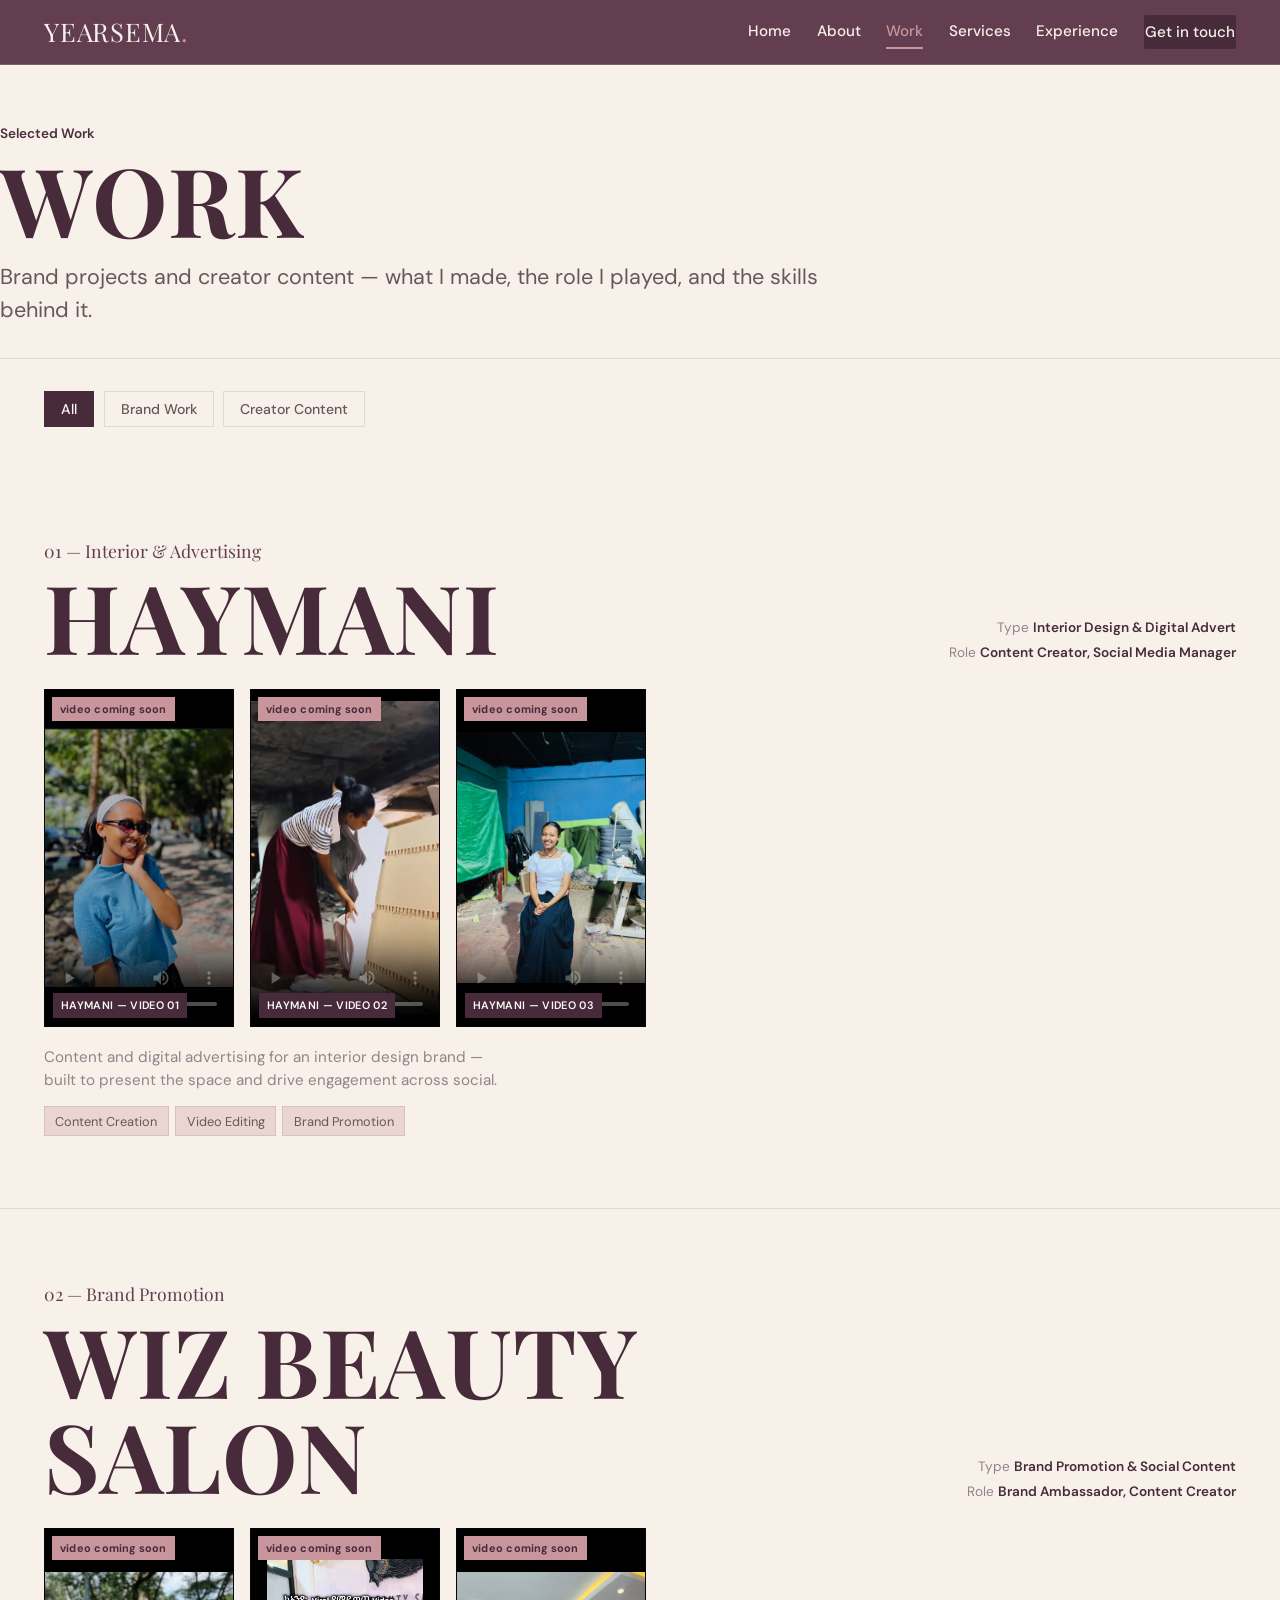
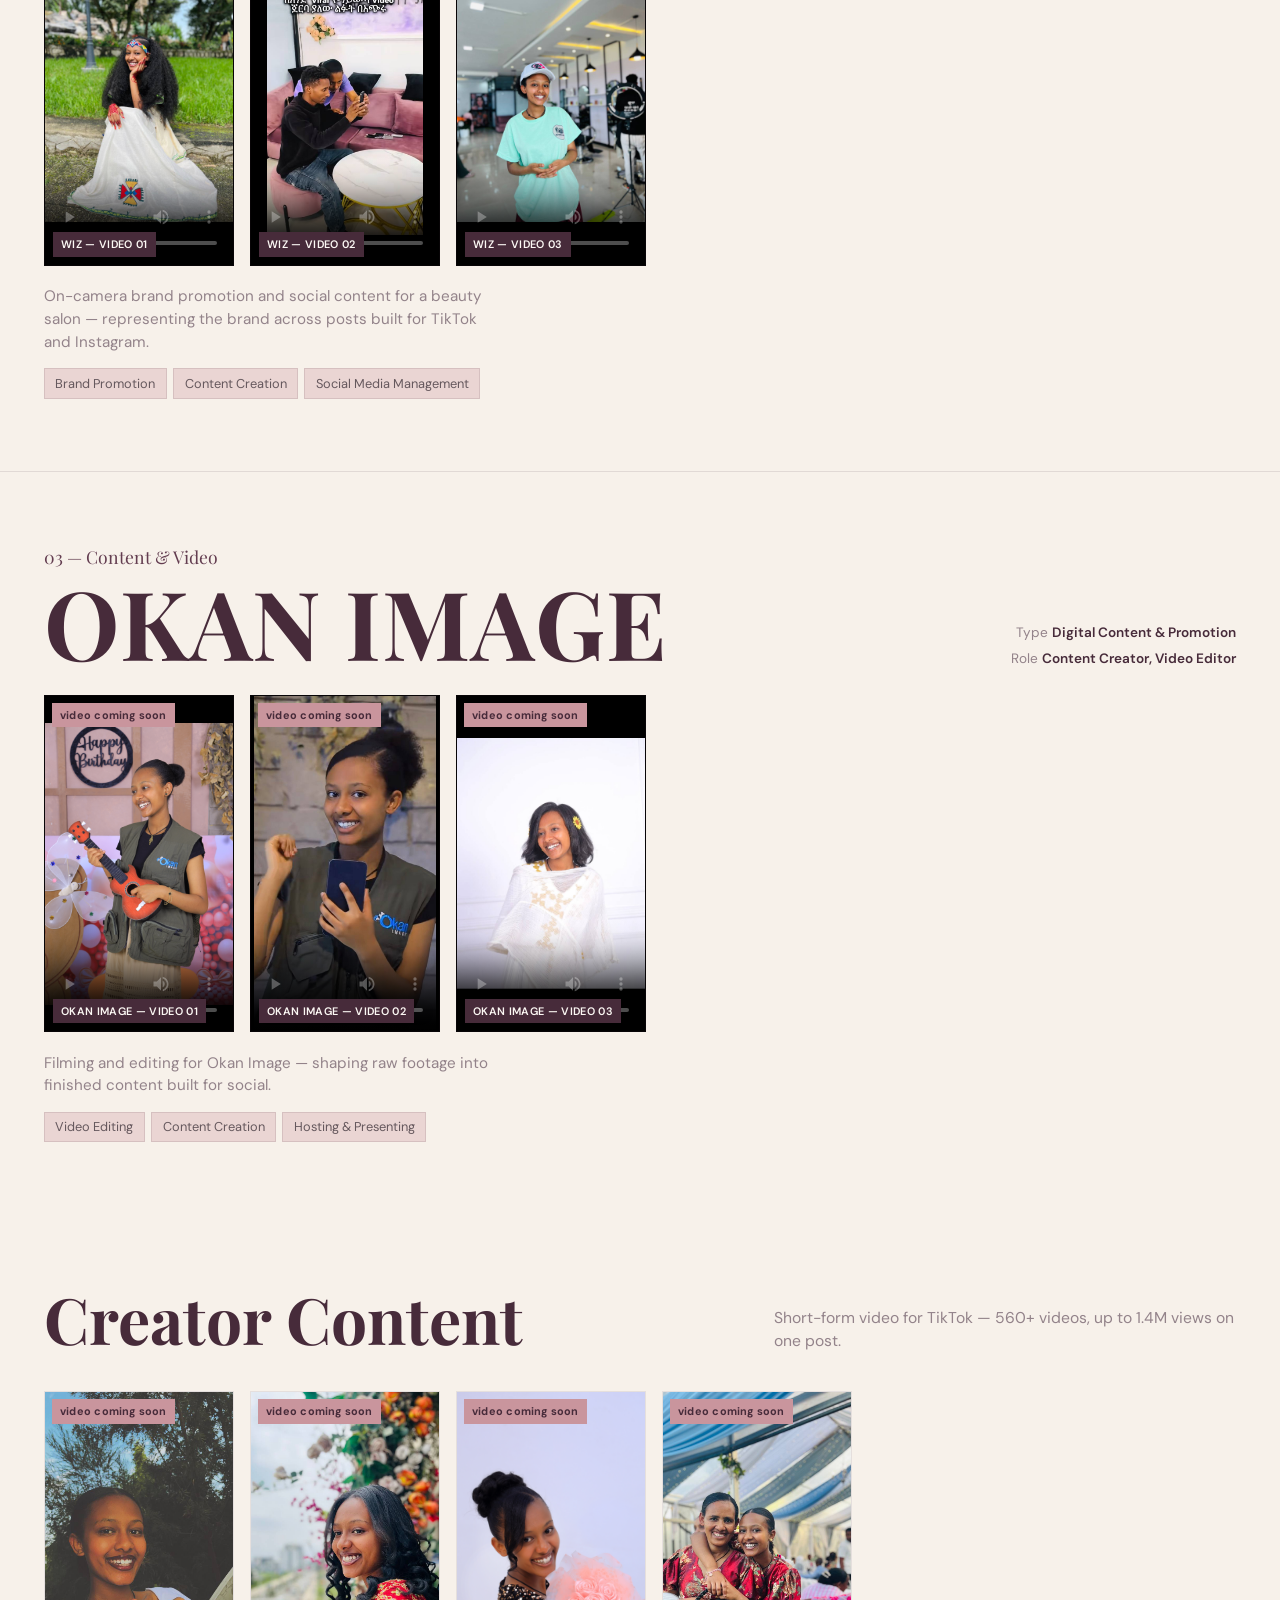
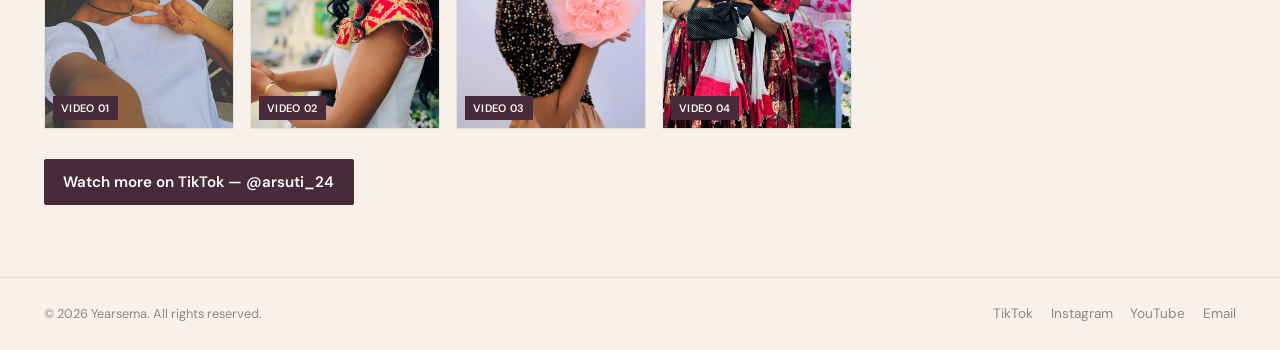
==== work.html @ d8ca67e7 "Initial Yearsema portfolio" ====
<!doctype html>
<html lang="en">
<head>
<meta charset="UTF-8">
<meta name="viewport" content="width=device-width, initial-scale=1">
<title>Work — Yearsema</title>
<meta name="description" content="Selected work by Yearsema: Haymani, Wiz Beauty Salon, Okan Image and creator content.">
<link rel="preconnect" href="https://fonts.googleapis.com">
<link rel="stylesheet" href="css/style.css">
</head>

<body>

<header class="masthead">
  <div class="wrap">
    <a href="index.html" class="word">YEARSEMA<span>.</span></a>

    <button
      class="nav-toggle"
      aria-expanded="false"
      aria-controls="site-nav"
      aria-label="Toggle navigation">
      <span></span>
    </button>

    <nav class="nav" id="site-nav">
      <a href="index.html">Home</a>
      <a href="about.html">About</a>
      <a href="work.html" aria-current="page">Work</a>
      <a href="services.html">Services</a>
      <a href="experience.html">Experience</a>
      <a href="contact.html" class="btn">Get in touch</a>
    </nav>
  </div>
</header>


<main>

  <!-- PAGE HEADER -->

  <div class="page-head wrap">
    <span class="eyebrow">Selected Work</span>

    <h1>WORK</h1>

    <p>
      Brand projects and creator content — what I made,
      the role I played, and the skills behind it.
    </p>
  </div>


  <!-- FILTERS -->

  <div class="wrap" style="padding-top:clamp(1.4rem,3vw,2rem);">

    <div
      class="filter-row"
      role="group"
      aria-label="Filter work by category">

      <button
        type="button"
        data-filter="all"
        aria-pressed="true">
        All
      </button>

      <button
        type="button"
        data-filter="client"
        aria-pressed="false">
        Brand Work
      </button>

      <button
        type="button"
        data-filter="creator"
        aria-pressed="false">
        Creator Content
      </button>

    </div>

  </div>



  <!-- ========================================================= -->
  <!-- HAYMANI -->
  <!-- ========================================================= -->

  <article
    class="project"
    id="haymani"
    data-category="client">

    <div class="wrap">

      <div class="project-head">

        <div>
          <span class="p-index">01 — Interior &amp; Advertising</span>
          <h3>HAYMANI</h3>
        </div>

        <div class="project-meta">

          <span>
            Type
            <b>Interior Design &amp; Digital Advert</b>
          </span>

          <span>
            Role
            <b>Content Creator, Social Media Manager</b>
          </span>

        </div>

      </div>


      <div class="project-body video-project-grid">


        <!-- HAYMANI VIDEO 01 -->

        <div class="video-card">

          <div class="ph" data-ratio="video">

            <video
              controls
              playsinline
              preload="metadata"
              poster="assets/haymani-01.jpg">

              <source
                src="assets/haymani-01.mp4"
                type="video/mp4">

              Your browser does not support the video element.

            </video>

            <span class="badge">
              HAYMANI — VIDEO 01
            </span>

          </div>

        </div>


        <!-- HAYMANI VIDEO 02 -->

        <div class="video-card">

          <div class="ph" data-ratio="video">

            <video
              controls
              playsinline
              preload="metadata"
              poster="assets/haymani-02.jpg">

              <source
                src="assets/haymani-02.mp4"
                type="video/mp4">

              Your browser does not support the video element.

            </video>

            <span class="badge">
              HAYMANI — VIDEO 02
            </span>

          </div>

        </div>


        <!-- HAYMANI VIDEO 03 -->

        <div class="video-card">

          <div class="ph" data-ratio="video">

            <video
              controls
              playsinline
              preload="metadata"
              poster="assets/haymani-03.jpg">

              <source
                src="assets/haymani-03.mp4"
                type="video/mp4">

              Your browser does not support the video element.

            </video>

            <span class="badge">
              HAYMANI — VIDEO 03
            </span>

          </div>

        </div>

      </div>


      <p class="project-summary">
        Content and digital advertising for an interior design brand —
        built to present the space and drive engagement across social.
      </p>

      <ul class="project-skills">
        <li>Content Creation</li>
        <li>Video Editing</li>
        <li>Brand Promotion</li>
      </ul>

    </div>

  </article>



  <!-- ========================================================= -->
  <!-- WIZ BEAUTY SALON -->
  <!-- ========================================================= -->

  <article
    class="project"
    id="wiz"
    data-category="client">

    <div class="wrap">

      <div class="project-head">

        <div>
          <span class="p-index">02 — Brand Promotion</span>
          <h3>WIZ BEAUTY SALON</h3>
        </div>

        <div class="project-meta">

          <span>
            Type
            <b>Brand Promotion &amp; Social Content</b>
          </span>

          <span>
            Role
            <b>Brand Ambassador, Content Creator</b>
          </span>

        </div>

      </div>


      <div class="project-body video-project-grid">


        <!-- WIZ VIDEO 01 -->

        <div class="video-card">

          <div class="ph" data-ratio="video">

            <video
              controls
              playsinline
              preload="metadata"
              poster="assets/wiz-01.jpg">

              <source
                src="assets/wiz-01.mp4"
                type="video/mp4">

              Your browser does not support the video element.

            </video>

            <span class="badge">
              WIZ — VIDEO 01
            </span>

          </div>

        </div>


        <!-- WIZ VIDEO 02 -->

        <div class="video-card">

          <div class="ph" data-ratio="video">

            <video
              controls
              playsinline
              preload="metadata"
              poster="assets/wiz-02.jpg">

              <source
                src="assets/wiz-02.MP4"
                type="video/mp4">

              Your browser does not support the video element.

            </video>

            <span class="badge">
              WIZ — VIDEO 02
            </span>

          </div>

        </div>


        <!-- WIZ VIDEO 03 -->

        <div class="video-card">

          <div class="ph" data-ratio="video">

            <video
              controls
              playsinline
              preload="metadata"
              poster="assets/wiz-03.jpg">

              <source
                src="assets/wiz-03.mp4"
                type="video/mp4">

              Your browser does not support the video element.

            </video>

            <span class="badge">
              WIZ — VIDEO 03
            </span>

          </div>

        </div>

      </div>


      <p class="project-summary">
        On-camera brand promotion and social content for a beauty salon —
        representing the brand across posts built for TikTok and Instagram.
      </p>

      <ul class="project-skills">
        <li>Brand Promotion</li>
        <li>Content Creation</li>
        <li>Social Media Management</li>
      </ul>

    </div>

  </article>



  <!-- ========================================================= -->
  <!-- OKAN IMAGE -->
  <!-- ========================================================= -->

  <article
    class="project"
    id="okan"
    data-category="client">

    <div class="wrap">

      <div class="project-head">

        <div>
          <span class="p-index">03 — Content &amp; Video</span>
          <h3>OKAN IMAGE</h3>
        </div>

        <div class="project-meta">

          <span>
            Type
            <b>Digital Content &amp; Promotion</b>
          </span>

          <span>
            Role
            <b>Content Creator, Video Editor</b>
          </span>

        </div>

      </div>


      <div class="project-body video-project-grid">


        <!-- OKAN VIDEO 01 -->

        <div class="video-card">

          <div class="ph" data-ratio="video">

            <video
              controls
              playsinline
              preload="metadata"
              poster="assets/okan-01.jpg">

              <source
                src="assets/okan-01.mp4"
                type="video/mp4">

              Your browser does not support the video element.

            </video>

            <span class="badge">
              OKAN IMAGE — VIDEO 01
            </span>

          </div>

        </div>


        <!-- OKAN VIDEO 02 -->

        <div class="video-card">

          <div class="ph" data-ratio="video">

            <video
              controls
              playsinline
              preload="metadata"
              poster="assets/okan-02.jpg">

              <source
                src="assets/okan-02.mp4"
                type="video/mp4">

              Your browser does not support the video element.

            </video>

            <span class="badge">
              OKAN IMAGE — VIDEO 02
            </span>

          </div>

        </div>


        <!-- OKAN VIDEO 03 -->

        <div class="video-card">

          <div class="ph" data-ratio="video">

            <video
              controls
              playsinline
              preload="metadata"
              poster="assets/okan-03.jpg">

              <source
                src="assets/okan-03.mp4"
                type="video/mp4">

              Your browser does not support the video element.

            </video>

            <span class="badge">
              OKAN IMAGE — VIDEO 03
            </span>

          </div>

        </div>

      </div>


      <p class="project-summary">
        Filming and editing for Okan Image — shaping raw footage
        into finished content built for social.
      </p>

      <ul class="project-skills">
        <li>Video Editing</li>
        <li>Content Creation</li>
        <li>Hosting &amp; Presenting</li>
      </ul>

    </div>

  </article>



  <!-- ========================================================= -->
  <!-- CREATOR CONTENT -->
  <!-- ========================================================= -->

  <section
    id="creator-work"
    data-category="creator">

    <div class="wrap">

      <div class="section-head">

        <h2>Creator Content</h2>

        <p class="desc">
          Short-form video for TikTok —
          560+ videos, up to 1.4M views on one post.
        </p>

      </div>


      <div class="creator-strip">


        <!-- CREATOR VIDEO 01 -->

        <div class="video-card">

          <div
            class="ph"
            data-ratio="video"
            role="button"
            tabindex="0"
            aria-label="Play creator video 01">

            <video
              playsinline
              preload="metadata"
              poster="assets/video-01.jpg">

              <source
                src="assets/video-01.MP4"
                type="video/mp4">

            </video>

            <div class="play" aria-hidden="true">

              <svg
                viewBox="0 0 24 24"
                fill="none">

                <circle
                  cx="12"
                  cy="12"
                  r="11"
                  fill="#f7f8f3"
                  fill-opacity=".9"/>

                <path
                  d="M10 8.5L16 12L10 15.5V8.5Z"
                  fill="#14140f"/>

              </svg>

            </div>

            <span class="badge">VIDEO 01</span>

          </div>

        </div>


        <!-- CREATOR VIDEO 02 -->

        <div class="video-card">

          <div
            class="ph"
            data-ratio="video"
            role="button"
            tabindex="0"
            aria-label="Play creator video 02">

            <video
              playsinline
              preload="metadata"
              poster="assets/video-02.jpg">

              <source
                src="assets/video-02.mp4"
                type="video/mp4">

            </video>

            <div class="play" aria-hidden="true">

              <svg
                viewBox="0 0 24 24"
                fill="none">

                <circle
                  cx="12"
                  cy="12"
                  r="11"
                  fill="#f7f8f3"
                  fill-opacity=".9"/>

                <path
                  d="M10 8.5L16 12L10 15.5V8.5Z"
                  fill="#14140f"/>

              </svg>

            </div>

            <span class="badge">VIDEO 02</span>

          </div>

        </div>


        <!-- CREATOR VIDEO 03 -->

        <div class="video-card">

          <div
            class="ph"
            data-ratio="video"
            role="button"
            tabindex="0"
            aria-label="Play creator video 03">

            <video
              playsinline
              preload="metadata"
              poster="assets/video-03.jpg">

              <source
                src="assets/video-03.mp4"
                type="video/mp4">

            </video>

            <div class="play" aria-hidden="true">

              <svg
                viewBox="0 0 24 24"
                fill="none">

                <circle
                  cx="12"
                  cy="12"
                  r="11"
                  fill="#f7f8f3"
                  fill-opacity=".9"/>

                <path
                  d="M10 8.5L16 12L10 15.5V8.5Z"
                  fill="#14140f"/>

              </svg>

            </div>

            <span class="badge">VIDEO 03</span>

          </div>

        </div>


        <!-- CREATOR VIDEO 04 -->

        <div class="video-card">

          <div
            class="ph"
            data-ratio="video"
            role="button"
            tabindex="0"
            aria-label="Play creator video 04">

            <video
              playsinline
              preload="metadata"
              poster="assets/video-04.jpg">

              <source
                src="assets/video-04.mp4"
                type="video/mp4">

            </video>

            <div class="play" aria-hidden="true">

              <svg
                viewBox="0 0 24 24"
                fill="none">

                <circle
                  cx="12"
                  cy="12"
                  r="11"
                  fill="#f7f8f3"
                  fill-opacity=".9"/>

                <path
                  d="M10 8.5L16 12L10 15.5V8.5Z"
                  fill="#14140f"/>

              </svg>

            </div>

            <span class="badge">VIDEO 04</span>

          </div>

        </div>

      </div>


      <p class="tiktok-cta">

        <a
          class="btn"
          href="https://www.tiktok.com/@arsuti_24"
          target="_blank"
          rel="noopener">

          Watch more on TikTok — @arsuti_24

        </a>

      </p>

    </div>

  </section>

</main>



<!-- ========================================================= -->
<!-- FOOTER -->
<!-- ========================================================= -->

<footer>

  <div class="wrap">

    <p class="copy">
      © 2026 Yearsema. All rights reserved.
    </p>

    <nav
      class="fnav"
      aria-label="Social links">

      <a
        href="https://www.tiktok.com/@arsuti_24"
        target="_blank"
        rel="noopener">
        TikTok
      </a>

      <a
        href="https://www.instagram.com/arsuti_24"
        target="_blank"
        rel="noopener">
        Instagram
      </a>

      <a
        href="https://www.youtube.com/@lifewith_arsu"
        target="_blank"
        rel="noopener">
        YouTube
      </a>

      <a href="mailto:yearsema2007@gmail.com">
        Email
      </a>

    </nav>

  </div>

</footer>


<script src="js/main.js"></script>

</body>
</html>
---- css/style.css ----
/* =========================================================
   YEARSEMA — Portfolio design system
   Elegant editorial / fashion-magazine visual language.
   ========================================================= */

@import url('https://fonts.googleapis.com/css2?family=Playfair+Display:ital,wght@0,400;0,500;0,600;0,700;0,900;1,400;1,500;1,600&family=DM+Sans:ital,wght@0,400;0,500;0,600;0,700;1,400&display=swap');

:root{
  /* Color — warm cream, deep plum, dusty rose */
  --ink:        #472b3a;              /* deep plum-brown — headings, dark bands, primary text */
  --ink-soft:   #65585d;              /* warm muted body text */
  --paper:      #f7f1ea;              /* dominant warm creamy ivory background */
  --paper-hi:   #fcf8f4;              /* soft warm white — secondary background */
  --line:       rgba(71,43,58,.12);   /* subtle warm plum border */
  --mute:       #93838a;              /* lighter warm mauve-grey — least prominent labels */
  --cobalt:     #633d50;              /* primary dark plum — accents, buttons, emphasis */
  --cobalt-ink: #4a2e3d;              /* deeper plum — hover / strong emphasis */
  --marigold:   #c9959d;              /* dusty rose — careful accent, small details */
  --blush:      #ead5d3;              /* soft dusty blush — subtle highlight blocks */

  /* Type */
  --display: 'Playfair Display', Georgia, 'Times New Roman', serif;
  --body: 'DM Sans', -apple-system, BlinkMacSystemFont, 'Segoe UI', sans-serif;

  /* Scale */
  --step-1: clamp(2.6rem, 6.2vw + 1rem, 6.4rem);
  --step-2: clamp(2rem, 4.4vw + 1rem, 4rem);
  --step-3: clamp(1.5rem, 2.6vw + 1rem, 2.4rem);
  --step-4: clamp(1.1rem, 1vw + 0.9rem, 1.35rem);

  --gutter: clamp(1.1rem, 4vw, 2.75rem);
  --maxw: 1360px;

  --dur: 260ms;
  --ease: cubic-bezier(.2,.7,.2,1);
}

*,*::before,*::after{
  box-sizing:border-box;
}

html{
  scroll-behavior:smooth;
}

@media (prefers-reduced-motion: reduce){
  html{
    scroll-behavior:auto;
  }

  *,*::before,*::after{
    animation-duration:.001ms !important;
    animation-iteration-count:1 !important;
    transition-duration:.001ms !important;
  }
}

body{
  margin:0;
  background:var(--paper);
  color:var(--ink);
  font-family:var(--body);
  font-size:1rem;
  line-height:1.5;
  -webkit-font-smoothing:antialiased;
}

img{
  max-width:100%;
  display:block;
}

a{
  color:inherit;
}

ul{
  margin:0;
  padding:0;
  list-style:none;
}

h1,h2,h3,p{
  margin:0;
}

.wrap{
  width:100%;
  max-width:var(--maxw);
  margin-inline:auto;
  padding-inline:var(--gutter);
}

:focus-visible{
  outline:3px solid var(--cobalt);
  outline-offset:3px;
}

.sr-only{
  position:absolute;
  width:1px;
  height:1px;
  padding:0;
  margin:-1px;
  overflow:hidden;
  clip:rect(0,0,0,0);
  white-space:nowrap;
  border:0;
}


/* =========================================================
   MASTHEAD / NAV
   ========================================================= */

.masthead{
  position:sticky;
  top:0;
  z-index:50;
  background:var(--cobalt);
  backdrop-filter:blur(6px);
  border-bottom:1px solid rgba(252,248,244,.18);
}

.masthead .wrap{
  display:flex;
  align-items:center;
  justify-content:space-between;
  height:64px;
}

.word{
  font-family:var(--display);
  font-size:1.6rem;
  letter-spacing:.03em;
  line-height:1;
  color:var(--paper);
  text-decoration:none;
  white-space:nowrap;
}

.word span{
  color:var(--marigold);
}

.nav-toggle{
  display:none;
  background:none;
  border:0;
  cursor:pointer;
  width:40px;
  height:40px;
  padding:0;
  position:relative;
}

.nav-toggle span,
.nav-toggle span::before,
.nav-toggle span::after{
  content:"";
  position:absolute;
  left:8px;
  right:8px;
  height:2px;
  background:var(--paper);
  transition:transform var(--dur) var(--ease), opacity var(--dur) var(--ease);
}

.nav-toggle span{
  top:19px;
}

.nav-toggle span::before{
  top:-7px;
}

.nav-toggle span::after{
  top:7px;
}

.nav-toggle[aria-expanded="true"] span{
  background:transparent;
}

.nav-toggle[aria-expanded="true"] span::before{
  transform:translateY(7px) rotate(45deg);
}

.nav-toggle[aria-expanded="true"] span::after{
  transform:translateY(-7px) rotate(-45deg);
}

.nav{
  display:flex;
  align-items:center;
  gap:clamp(1.1rem,2vw,2rem);
}

.nav a{
  font-size:.95rem;
  font-weight:500;
  text-decoration:none;
  padding:.3rem 0;
  border-bottom:2px solid transparent;
  color:var(--paper);
  transition:border-color var(--dur) var(--ease), color var(--dur) var(--ease);
}

.nav a:hover,
.nav a[aria-current="page"]{
  border-color:var(--marigold);
  color:var(--marigold);
}

.nav .btn{
  border-bottom:none;
}

.btn{
  display:inline-flex;
  align-items:center;
  gap:.5rem;
  background:var(--ink);
  color:var(--paper-hi);
  font-weight:600;
  font-size:.95rem;
  padding:.65rem 1.15rem;
  border-radius:2px;
  text-decoration:none;
  border:1px solid var(--ink);
  transition:background var(--dur) var(--ease), color var(--dur) var(--ease), transform var(--dur) var(--ease);
}

.btn:hover{
  background:var(--cobalt);
  border-color:var(--cobalt);
  color:var(--paper-hi);
}

.btn:active{
  transform:translateY(1px);
}

.btn.ghost{
  background:transparent;
  color:var(--ink);
}

.btn.ghost:hover{
  background:var(--ink);
  color:var(--paper-hi);
}

.btn.on-ink{
  background:var(--paper-hi);
  color:var(--ink);
  border-color:var(--paper-hi);
}

.btn.on-ink:hover{
  background:var(--cobalt);
  color:var(--paper-hi);
  border-color:var(--cobalt);
}

@media (max-width: 860px){
  .nav-toggle{
    display:block;
  }

  .nav{
    position:fixed;
    inset:64px 0 0 0;
    background:var(--paper-hi);
    flex-direction:column;
    align-items:flex-start;
    padding:1.5rem var(--gutter) 2rem;
    gap:0;
    transform:translateY(-8px);
    opacity:0;
    pointer-events:none;
    transition:opacity var(--dur) var(--ease), transform var(--dur) var(--ease);
    overflow-y:auto;
  }

  .nav.open{
    opacity:1;
    transform:translateY(0);
    pointer-events:auto;
  }

  .nav a{
    width:100%;
    padding:1rem 0;
    font-size:1.3rem;
    border-bottom:1px solid var(--line);
  }

  .nav .btn{
    margin-top:1rem;
    width:100%;
    justify-content:center;
  }
}


/* =========================================================
   PAGE HEADER
   ========================================================= */

.page-head{
  padding:clamp(2.2rem,6vw,3.5rem) 0 clamp(1.4rem,3vw,2rem);
  border-bottom:1px solid var(--line);
}

.page-head .eyebrow{
  color:var(--cobalt-ink);
  font-weight:600;
  font-size:.85rem;
}

.page-head h1{
  font-family:var(--display);
  font-size:var(--step-1);
  line-height:1.02;
  letter-spacing:.01em;
  margin-top:.3rem;
}

.page-head p{
  max-width:56ch;
  margin-top:.9rem;
  font-size:var(--step-4);
  color:var(--ink-soft);
}


/* =========================================================
   SECTION RHYTHM
   ========================================================= */

section{
  padding-block:clamp(2.4rem, 6vw, 4.5rem);
}

section + section{
  border-top:1px solid var(--line);
}

.section-head{
  display:flex;
  align-items:flex-end;
  justify-content:space-between;
  gap:1.5rem;
  margin-bottom:clamp(1.4rem,3vw,2.4rem);
  flex-wrap:wrap;
}

.section-head h2{
  font-family:var(--display);
  font-size:var(--step-2);
  line-height:1.04;
}

.section-head .desc{
  max-width:42ch;
  color:var(--mute);
  font-size:.98rem;
}


/* =========================================================
   PLACEHOLDER IMAGE FRAME
   ========================================================= */

.ph{
  position:relative;
  display:block;
  width:100%;
  overflow:hidden;
  background:var(--paper-hi);
  border:1px solid var(--line);
}

.ph img{
  width:100%;
  height:100%;
  object-fit:cover;
  transition:transform 700ms var(--ease);
}

.ph:hover img{
  transform:scale(1.035);
}

.ph[data-ratio="landscape"]{
  aspect-ratio:8/5;
}

.ph[data-ratio="square"]{
  aspect-ratio:1/1;
}

.ph[data-ratio="portrait"]{
  aspect-ratio:4/5;
}

.ph[data-ratio="video"]{
  aspect-ratio:9/16;
}

.ph[data-ratio="wide"]{
  aspect-ratio:16/9;
}


/* =========================================================
   HOME
   ========================================================= */

.hero{
  padding-top:clamp(2rem,5vw,3.2rem);
  padding-bottom:clamp(2.2rem,5vw,3.5rem);
}

.hero.reveal-ready .hero-copy > *{
  opacity:0;
  transform:translateY(14px);
  transition:opacity 620ms var(--ease), transform 620ms var(--ease);
}

.hero.reveal-ready .hero-portrait{
  opacity:0;
  transform:translateY(14px) scale(.98);
  transition:opacity 700ms var(--ease) 120ms, transform 700ms var(--ease) 120ms;
}

.hero.reveal-ready .hero-copy > *:nth-child(1){
  transition-delay:20ms;
}

.hero.reveal-ready .hero-copy > *:nth-child(2){
  transition-delay:90ms;
}

.hero.reveal-ready .hero-copy > *:nth-child(3){
  transition-delay:160ms;
}

.hero.reveal-ready .hero-copy > *:nth-child(4){
  transition-delay:230ms;
}

.hero.reveal-ready .hero-copy > *:nth-child(5){
  transition-delay:300ms;
}

.hero.reveal-in .hero-copy > *,
.hero.reveal-in .hero-portrait{
  opacity:1;
  transform:translateY(0) scale(1);
}

.video-card.no-source .play{
  background:rgba(71,43,58,.42);
}

.video-card.no-source::after{
  content:"video coming soon";
  position:absolute;
  left:.5rem;
  top:.5rem;
  background:var(--marigold);
  color:var(--ink);
  font-size:.68rem;
  font-weight:700;
  letter-spacing:.02em;
  padding:.25rem .5rem;
}

.hero-grid{
  display:grid;
  grid-template-columns:1.25fr 1fr;
  gap:clamp(1.5rem,4vw,3rem);
  align-items:center;
}

.hero-copy .eyebrow{
  display:inline-block;
  font-weight:600;
  font-size:.85rem;
  color:var(--cobalt-ink);
  margin-bottom:.6rem;
}

.hero-copy h1{
  font-family:var(--display);
  font-size:clamp(3rem, 8vw + 1rem, 7.4rem);
  line-height:.98;
  letter-spacing:.005em;
}

.hero-copy h1 em{
  font-style:italic;
  color:var(--cobalt);
}

.hero-copy .role{
  margin-top:.9rem;
  font-size:var(--step-3);
  color:var(--ink-soft);
  max-width:34ch;
}

.hero-copy .pitch{
  margin-top:1.1rem;
  font-size:1.05rem;
  color:var(--mute);
  max-width:48ch;
}

.hero-actions{
  margin-top:1.7rem;
  display:flex;
  gap:.9rem;
  flex-wrap:wrap;
}

.hero-portrait{
  position:relative;
}

.hero-portrait .ph{
  aspect-ratio:4/5;
}

.hero-tag{
  position:absolute;
  left:-.9rem;
  bottom:1.4rem;
  background:var(--ink);
  color:var(--paper-hi);
  padding:.6rem .9rem;
  font-family:var(--display);
  font-size:1.1rem;
  letter-spacing:.02em;
  border:1px solid var(--ink);
}

.hero-tag b{
  color:var(--marigold);
}

.stat-strip{
  border-top:1px solid var(--line);
  border-bottom:1px solid var(--line);
}

.stat-strip ul{
  display:grid;
  grid-template-columns:repeat(6,1fr);
}

.stat-strip li{
  padding:1.3rem var(--gutter);
  border-left:1px solid var(--line);
  text-align:left;
}

.stat-strip li:first-child{
  border-left:none;
  padding-left:0;
}

.stat-strip li:last-child{
  padding-right:0;
}

.stat-num{
  font-family:var(--display);
  font-size:clamp(1.6rem,3vw,2.6rem);
  line-height:1;
  color:var(--ink);
}

.stat-label{
  display:block;
  margin-top:.35rem;
  font-size:.78rem;
  color:var(--mute);
  font-weight:500;
}


/* Home: quick-look work + services + creator preview */

.quicklook-grid{
  display:grid;
  grid-template-columns:repeat(3,1fr);
  gap:clamp(1rem,2.4vw,1.6rem);
}

.quick-card{
  text-decoration:none;
  color:inherit;
  display:block;
}

.quick-card .ph{
  aspect-ratio:4/5;
}

.quick-card .meta{
  margin-top:.7rem;
}

.quick-card .meta .role{
  display:block;
  font-size:.8rem;
  color:var(--mute);
  margin-top:.15rem;
}

.quick-card h3{
  font-family:var(--display);
  font-size:1.6rem;
  letter-spacing:.01em;
}

.services-scan{
  display:grid;
  grid-template-columns:repeat(3,1fr);
  border-top:1px solid var(--line);
  border-left:1px solid var(--line);
}

.services-scan li{
  border-right:1px solid var(--line);
  border-bottom:1px solid var(--line);
  padding:1.4rem 1.3rem;
}

.services-scan .n{
  font-family:var(--display);
  color:var(--cobalt);
  font-size:1rem;
}

.services-scan h4{
  font-family:var(--display);
  font-size:1.35rem;
  margin-top:.3rem;
  letter-spacing:.01em;
}

.services-scan p{
  margin-top:.35rem;
  color:var(--mute);
  font-size:.88rem;
}

.cta-band{
  background:var(--ink);
  color:var(--paper-hi);
  border-top:1px solid var(--line);
}

.cta-band .wrap{
  display:flex;
  align-items:center;
  justify-content:space-between;
  gap:1.5rem;
  flex-wrap:wrap;
}

.cta-band h2{
  font-family:var(--display);
  font-size:var(--step-2);
  line-height:1.04;
  max-width:16ch;
}

.cta-band .sub{
  color:rgba(252,248,244,.72);
  margin-top:.5rem;
  max-width:36ch;
}

.cta-actions{
  display:flex;
  gap:.9rem;
  flex-wrap:wrap;
}


/* =========================================================
   ABOUT
   ========================================================= */

.about-grid{
  display:grid;
  grid-template-columns:.85fr 1.15fr;
  gap:clamp(1.6rem,4vw,3.2rem);
  align-items:start;
}

.about-grid .ph{
  aspect-ratio:4/5;
  position:sticky;
  top:88px;
}

.about-copy p{
  font-size:1.05rem;
  color:var(--ink-soft);
  max-width:58ch;
}

.about-copy p + p{
  margin-top:1rem;
}

.about-copy h2{
  font-family:var(--display);
  font-size:var(--step-3);
  margin-top:1.6rem;
  margin-bottom:.6rem;
}

.identity-tags{
  display:flex;
  flex-wrap:wrap;
  gap:.5rem;
  margin-top:1.2rem;
}

.identity-tags li{
  border:1px solid var(--line);
  padding:.4rem .8rem;
  font-size:.85rem;
  font-weight:500;
  color:var(--ink-soft);
  background:var(--blush);
}

.mini-stats{
  display:grid;
  grid-template-columns:repeat(3,1fr);
  gap:1px;
  background:var(--line);
  border:1px solid var(--line);
  margin-top:1.6rem;
}

.mini-stats li{
  background:var(--paper-hi);
  padding:1rem 1.1rem;
}

.mini-stats .stat-num{
  font-size:1.7rem;
}


/* =========================================================
   WORK
   ========================================================= */

.filter-row{
  display:flex;
  gap:.6rem;
  flex-wrap:wrap;
  margin-bottom:clamp(1.6rem,3vw,2.4rem);
}

.filter-row button{
  font-family:var(--body);
  font-weight:500;
  font-size:.88rem;
  background:transparent;
  border:1px solid var(--line);
  padding:.5rem 1rem;
  cursor:pointer;
  color:var(--ink-soft);
  transition:background var(--dur) var(--ease), color var(--dur) var(--ease), border-color var(--dur) var(--ease);
}

.filter-row button:hover{
  background:var(--blush);
  border-color:var(--marigold);
}

.filter-row button[aria-pressed="true"]{
  background:var(--ink);
  border-color:var(--ink);
  color:var(--paper-hi);
}

.filter-row button[aria-pressed="true"]:hover{
  background:var(--cobalt);
  border-color:var(--cobalt);
}

.project{
  padding-block:clamp(2.6rem,6vw,4.5rem);
}

.project + .project{
  border-top:1px solid var(--line);
}

.project-head{
  display:grid;
  grid-template-columns:1fr auto;
  gap:1.5rem;
  align-items:end;
  margin-bottom:1.6rem;
}

.project-head .p-index{
  font-family:var(--display);
  color:var(--cobalt);
  font-size:1.1rem;
}

.project-head h3{
  font-family:var(--display);
  font-size:var(--step-1);
  line-height:1.0;
  letter-spacing:.01em;
  margin-top:.2rem;
}

.project-meta{
  text-align:right;
  display:flex;
  flex-direction:column;
  gap:.3rem;
}

.project-meta span{
  font-size:.85rem;
  color:var(--mute);
}

.project-meta span b{
  color:var(--ink);
  font-weight:600;
}

.project-body.layout-a{
  display:grid;
  grid-template-columns:1.5fr 1fr;
  gap:clamp(1rem,2.4vw,1.5rem);
}

.project-body.layout-b{
  display:grid;
  grid-template-columns:1fr 1fr 1fr 1fr;
  gap:clamp(.7rem,1.8vw,1.2rem);
}

.project-body.layout-b .ph:first-child,
.project-body.layout-b .ph:nth-child(2){
  grid-column:span 2;
}

.project-side{
  display:flex;
  flex-direction:column;
  gap:clamp(.7rem,1.8vw,1.2rem);
}

.project-skills{
  display:flex;
  flex-wrap:wrap;
  gap:.4rem;
  margin-top:.9rem;
}

.project-skills li{
  font-size:.8rem;
  border:1px solid var(--line);
  padding:.3rem .65rem;
  color:var(--ink-soft);
  background:var(--blush);
}

.project-summary{
  color:var(--mute);
  font-size:.95rem;
  margin-top:.7rem;
  max-width:46ch;
}

.behind-grid{
  display:grid;
  grid-template-columns:repeat(4,1fr);
  gap:clamp(.7rem,1.8vw,1.2rem);
}


/* =========================================================
   CREATOR CONTENT
   ========================================================= */

.creator-strip{
  display:grid;
  grid-auto-flow:column;
  grid-auto-columns:minmax(150px, 190px);
  gap:1rem;
  overflow-x:auto;
  padding-bottom:.5rem;
  scroll-snap-type:x proximity;
  -webkit-overflow-scrolling:touch;
}

.creator-strip .video-card{
  scroll-snap-align:start;
}

.video-card{
  position:relative;
}

.video-card .ph{
  aspect-ratio:9/16;
  cursor:pointer;
}

.video-card video{
  width:100%;
  height:100%;
  object-fit:cover;
  display:block;
}

/* Remove large center play icon */
.video-card .play{
  display:none !important;
}

.video-card .play svg{
  width:44px;
  height:44px;
}

.video-card .badge{
  position:absolute;
  left:.5rem;
  bottom:.5rem;
  background:var(--ink);
  color:var(--paper-hi);
  font-size:.68rem;
  font-weight:600;
  letter-spacing:.03em;
  padding:.25rem .5rem;
}

.tiktok-cta{
  margin-top:1.4rem;
}


/* =========================================================
   PROJECT VIDEOS
   SAME HORIZONTAL STYLE AS CREATOR CONTENT
   ========================================================= */

.video-project-grid{
  display:grid;
  grid-auto-flow:column;
  grid-auto-columns:minmax(150px, 190px);
  gap:1rem;
  overflow-x:auto;
  padding-bottom:.5rem;
  scroll-snap-type:x proximity;
  -webkit-overflow-scrolling:touch;
  scrollbar-width:thin;
}

.video-project-grid .video-card{
  width:100%;
  min-width:0;
  scroll-snap-align:start;
}

.video-project-grid .ph{
  position:relative;
  display:block;
  width:100%;
  aspect-ratio:9/16;
  overflow:hidden;
  background:#000;
}

.video-project-grid video{
  display:block;
  width:100%;
  height:100%;
  object-fit:contain;
  background:#000;
}

/* No large center play icon on project videos */
.video-project-grid .play{
  display:none !important;
}

/* Keep project labels visible */
.video-project-grid .badge{
  z-index:2;
}


/* =========================================================
   SERVICES
   ========================================================= */

.services-list{
  border-top:1px solid var(--line);
}

.service-row{
  display:grid;
  grid-template-columns:90px 1fr 1.3fr;
  gap:1.5rem;
  align-items:center;
  padding:clamp(1.3rem,3vw,2rem) 0;
  border-bottom:1px solid var(--line);
}

.service-row .n{
  font-family:var(--display);
  font-size:1.4rem;
  color:var(--cobalt);
}

.service-row h3{
  font-family:var(--display);
  font-size:clamp(1.6rem,3vw,2.3rem);
  letter-spacing:.01em;
}

.service-row p{
  color:var(--mute);
  font-size:.95rem;
}

.service-row .tags{
  display:flex;
  flex-wrap:wrap;
  gap:.4rem;
  margin-top:.5rem;
}

.service-row .tags span{
  font-size:.75rem;
  border:1px solid var(--line);
  padding:.22rem .55rem;
  color:var(--ink-soft);
  background:var(--blush);
}


/* =========================================================
   EXPERIENCE
   ========================================================= */

.timeline{
  border-top:1px solid var(--line);
}

.tl-row{
  display:grid;
  grid-template-columns:1fr 2.2fr;
  gap:1.5rem;
  padding:clamp(1.4rem,3vw,2.2rem) 0;
  border-bottom:1px solid var(--line);
}

.tl-row .role-block h3{
  font-family:var(--display);
  font-size:clamp(1.6rem,3vw,2.2rem);
}

.tl-row .role-block .org{
  color:var(--cobalt-ink);
  font-weight:600;
  font-size:.92rem;
  margin-top:.25rem;
}

.tl-row .detail p{
  color:var(--ink-soft);
  max-width:56ch;
}

.tl-row .detail ul{
  margin-top:.7rem;
  display:flex;
  flex-direction:column;
  gap:.35rem;
}

.tl-row .detail li{
  font-size:.92rem;
  color:var(--ink-soft);
  padding-left:1rem;
  position:relative;
}

.tl-row .detail li::before{
  content:"—";
  position:absolute;
  left:0;
  color:var(--cobalt);
}

.creator-stats{
  margin-top:2rem;
}

.creator-stats ul{
  display:grid;
  grid-template-columns:repeat(3,1fr);
  gap:1px;
  background:var(--line);
  border:1px solid var(--line);
}

.creator-stats li{
  background:var(--paper-hi);
  padding:1.4rem;
}

.creator-stats .stat-num{
  font-size:2.1rem;
}


/* =========================================================
   CONTACT
   ========================================================= */

.contact-grid{
  display:grid;
  grid-template-columns:1.1fr .9fr;
  gap:clamp(1.6rem,4vw,3rem);
}

.contact-primary h1{
  font-family:var(--display);
  font-size:var(--step-1);
  line-height:1.02;
}

.contact-primary .lead{
  margin-top:1rem;
  max-width:44ch;
  color:var(--ink-soft);
  font-size:1.05rem;
}

.contact-links{
  margin-top:1.8rem;
  border-top:1px solid var(--line);
}

.contact-links li{
  border-bottom:1px solid var(--line);
}

.contact-links a{
  display:flex;
  align-items:center;
  justify-content:space-between;
  padding:1.1rem .2rem;
  text-decoration:none;
  transition:padding-left var(--dur) var(--ease), color var(--dur) var(--ease);
}

.contact-links a:hover{
  padding-left:.6rem;
  color:var(--cobalt-ink);
}

.contact-links .label{
  font-size:.78rem;
  color:var(--mute);
  display:block;
}

.contact-links .value{
  font-family:var(--display);
  font-size:clamp(1.3rem,2.6vw,1.8rem);
  letter-spacing:.01em;
}

.contact-links .arrow{
  font-size:1.3rem;
  color:var(--cobalt);
}

.contact-panel{
  background:var(--ink);
  color:var(--paper-hi);
  padding:clamp(1.6rem,3vw,2.2rem);
  height:fit-content;
}

.contact-panel h2{
  font-family:var(--display);
  font-size:1.7rem;
}

.contact-panel p{
  margin-top:.6rem;
  color:rgba(252,248,244,.72);
  font-size:.92rem;
}

.contact-panel .avail{
  margin-top:1.4rem;
  display:flex;
  align-items:center;
  gap:.6rem;
  font-size:.9rem;
  font-weight:500;
}

.dot{
  width:9px;
  height:9px;
  border-radius:50%;
  background:var(--marigold);
  display:inline-block;
}


/* =========================================================
   FOOTER
   ========================================================= */

footer{
  border-top:1px solid var(--line);
  padding-block:1.6rem;
}

footer .wrap{
  display:flex;
  align-items:center;
  justify-content:space-between;
  gap:1rem;
  flex-wrap:wrap;
}

footer .fnav{
  display:flex;
  gap:1.1rem;
  flex-wrap:wrap;
}

footer a{
  text-decoration:none;
  font-size:.85rem;
  color:var(--mute);
}

footer a:hover{
  color:var(--cobalt-ink);
}

footer .copy{
  font-size:.8rem;
  color:var(--mute);
}


/* =========================================================
   RESPONSIVE
   ========================================================= */

@media (max-width:980px){

  .hero-grid{
    grid-template-columns:1fr;
  }

  .hero-portrait{
    order:-1;
    max-width:340px;
  }

  .stat-strip ul{
    grid-template-columns:repeat(3,1fr);
  }

  .stat-strip li:nth-child(4){
    border-left:none;
    padding-left:0;
  }

  .quicklook-grid{
    grid-template-columns:1fr 1fr;
  }

  .services-scan{
    grid-template-columns:1fr 1fr;
  }

  .about-grid{
    grid-template-columns:1fr;
  }

  .about-grid .ph{
    position:static;
    max-width:380px;
  }

  .project-body.layout-a{
    grid-template-columns:1fr;
  }

  .project-side{
    flex-direction:row;
  }

  .project-side .ph{
    flex:1;
  }

  .project-body.layout-b{
    grid-template-columns:1fr 1fr;
  }

  .project-body.layout-b .ph:first-child,
  .project-body.layout-b .ph:nth-child(2){
    grid-column:span 2;
  }

  .behind-grid{
    grid-template-columns:1fr 1fr;
  }

  .service-row{
    grid-template-columns:60px 1fr;
  }

  .service-row p{
    grid-column:1 / -1;
  }

  .tl-row{
    grid-template-columns:1fr;
    gap:.6rem;
  }

  .contact-grid{
    grid-template-columns:1fr;
  }

  .creator-stats ul{
    grid-template-columns:1fr 1fr;
  }

  .mini-stats{
    grid-template-columns:1fr 1fr;
  }
}


/* =========================================================
   MOBILE
   ========================================================= */

@media (max-width:620px){

  .masthead .wrap{
    height:58px;
  }

  .stat-strip ul{
    grid-template-columns:1fr 1fr;
  }

  .stat-strip li{
    padding:1rem var(--gutter);
  }

  .stat-strip li:nth-child(3){
    border-left:none;
    padding-left:var(--gutter);
  }

  .quicklook-grid{
    grid-template-columns:1fr;
  }

  .services-scan{
    grid-template-columns:1fr;
  }

  .project-head{
    grid-template-columns:1fr;
  }

  .project-meta{
    text-align:left;
    flex-direction:row;
    flex-wrap:wrap;
    gap:1rem;
  }

  .project-side{
    flex-direction:column;
  }

  .behind-grid{
    grid-template-columns:1fr 1fr;
  }

  .cta-band .wrap{
    flex-direction:column;
    align-items:flex-start;
  }

  .creator-stats ul{
    grid-template-columns:1fr;
  }

  .mini-stats{
    grid-template-columns:1fr;
  }

  .contact-links .value{
    font-size:1.2rem;
  }

  /* Project videos behave like Creator Content on phones */
  .video-project-grid{
    grid-auto-columns:minmax(150px,175px);
    gap:.75rem;
  }

}
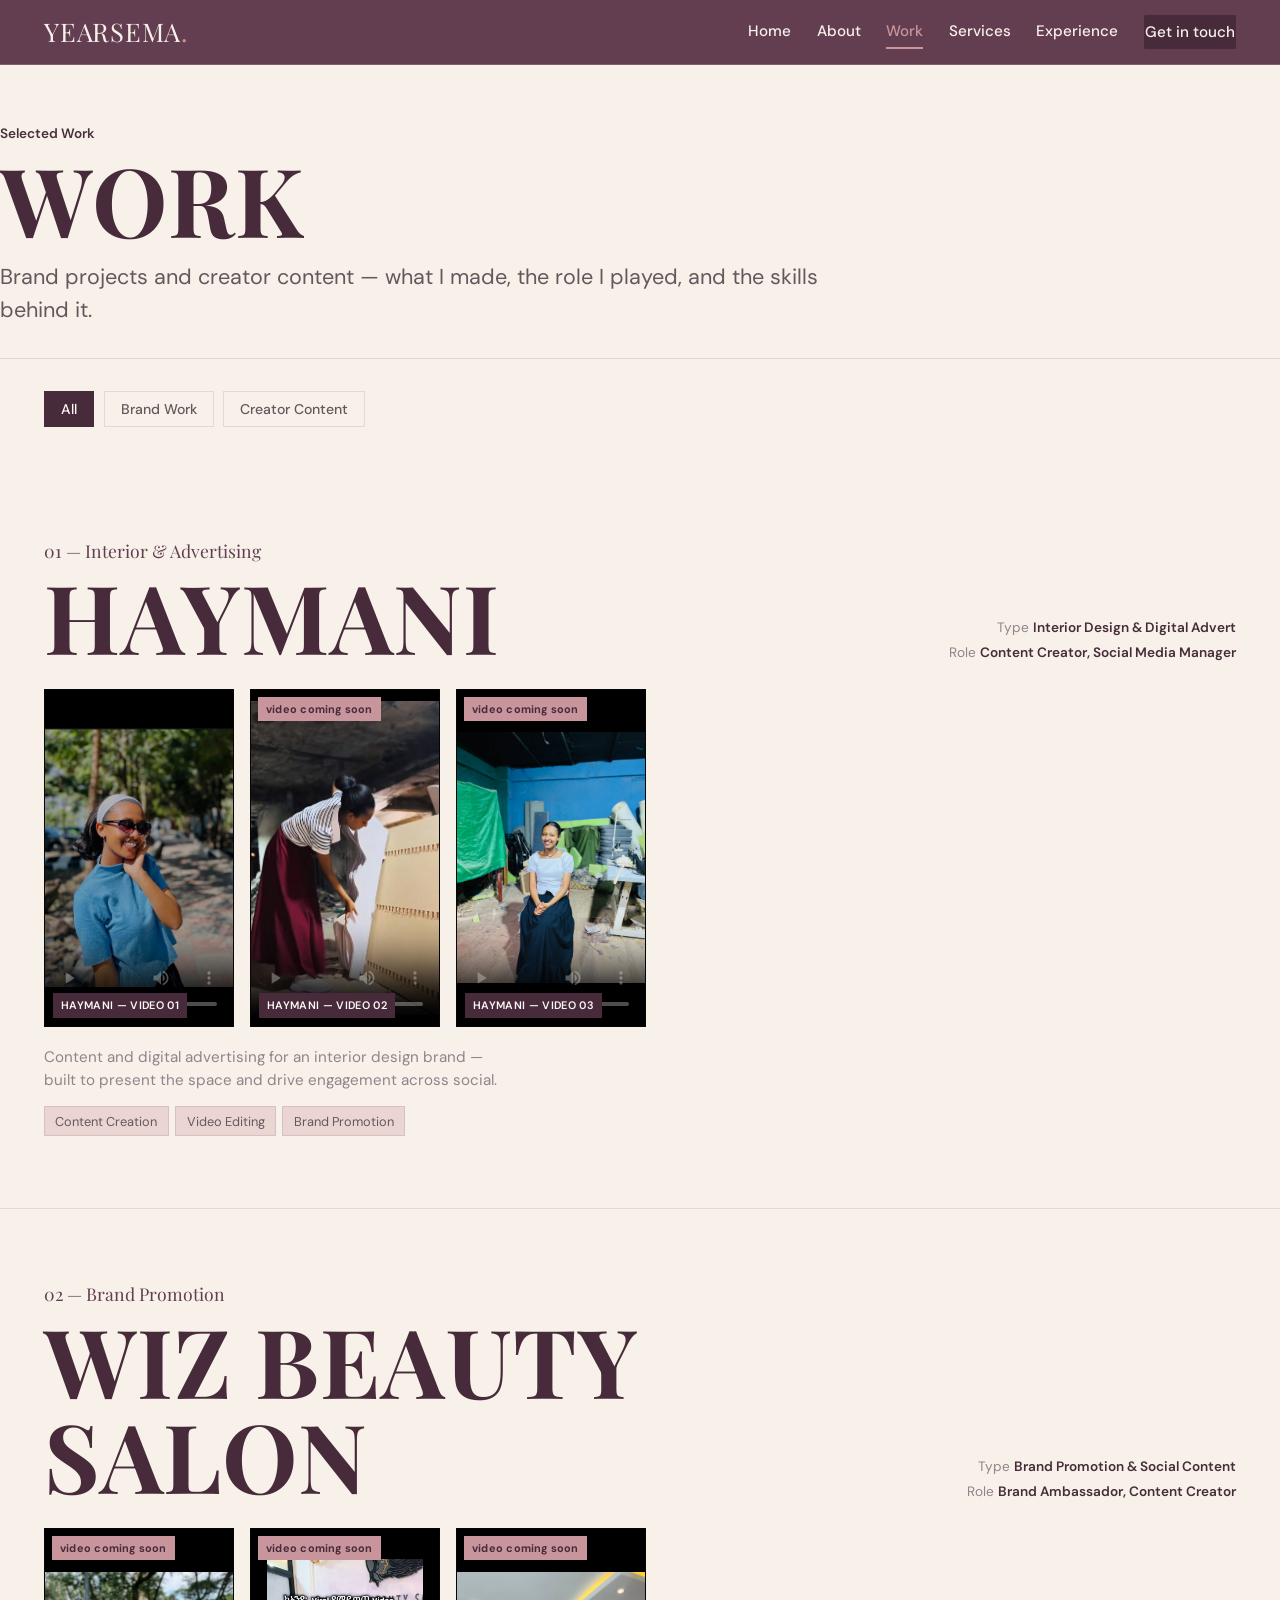
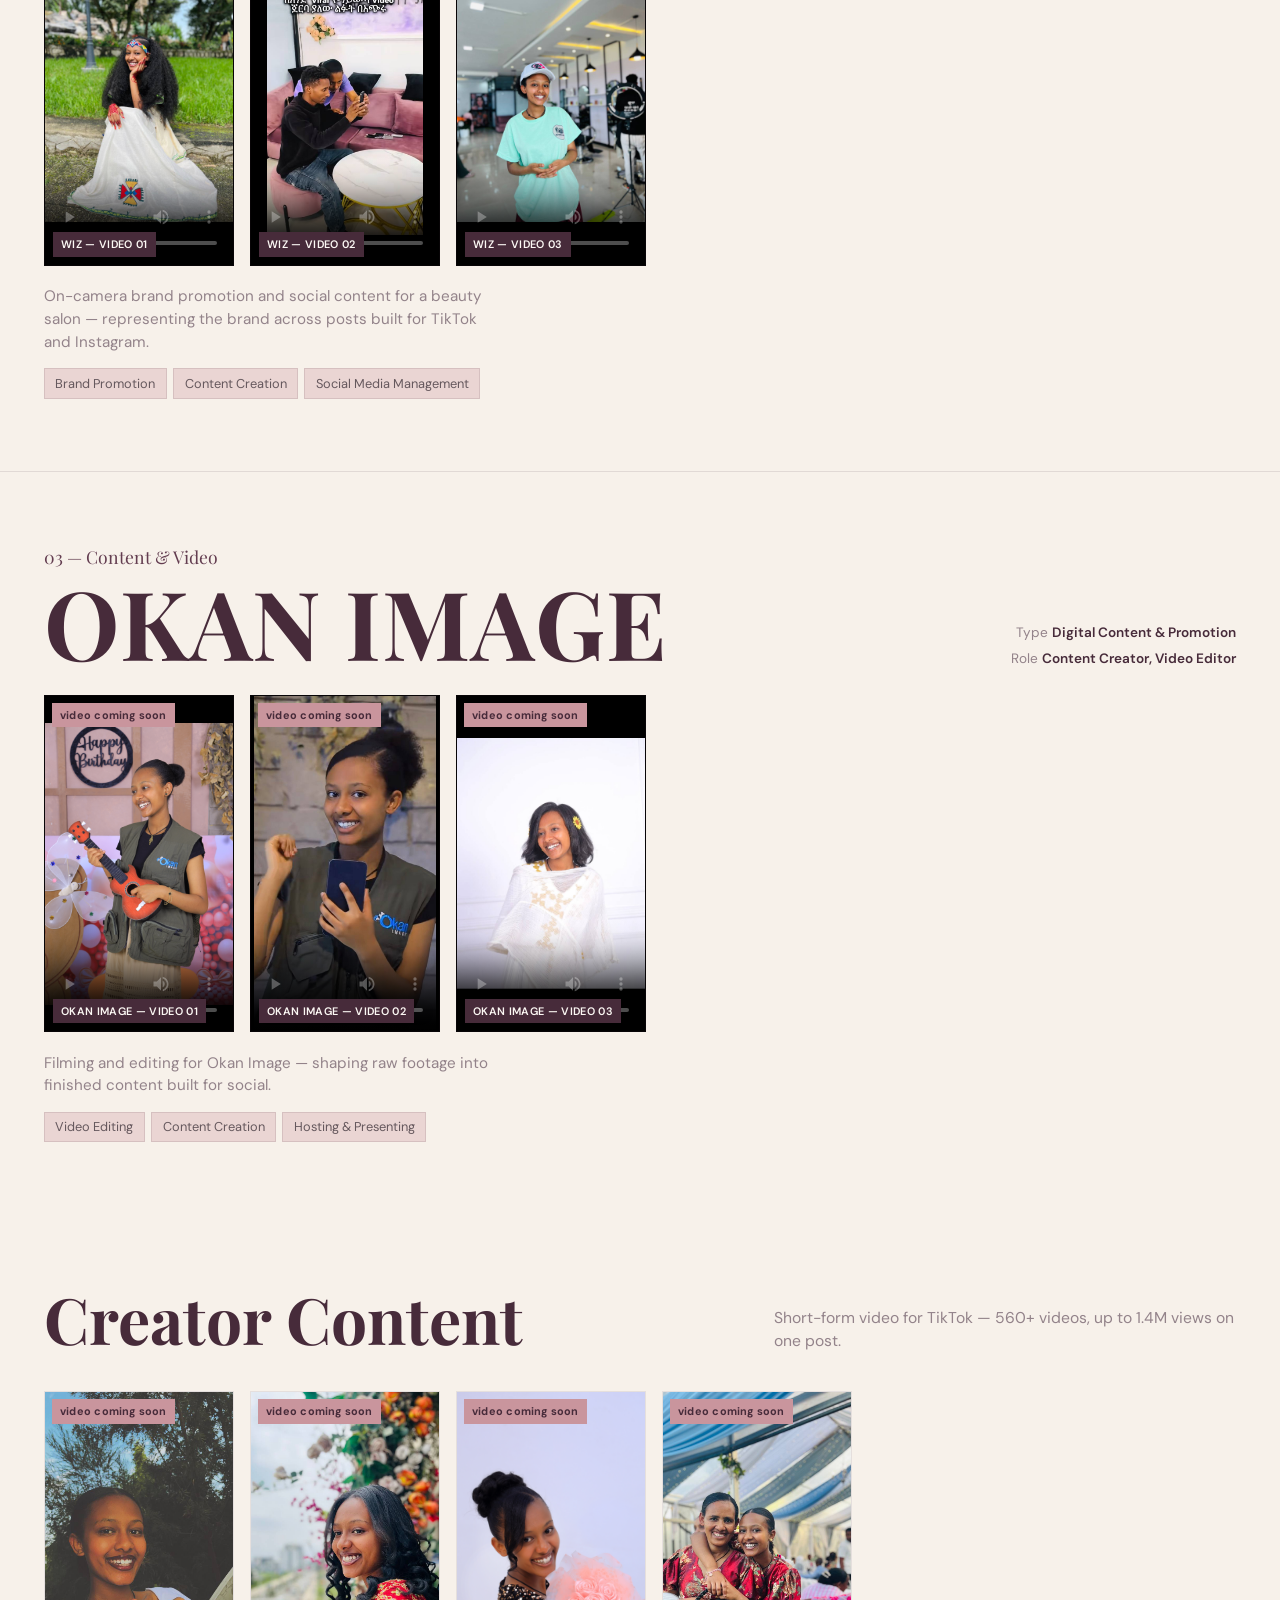
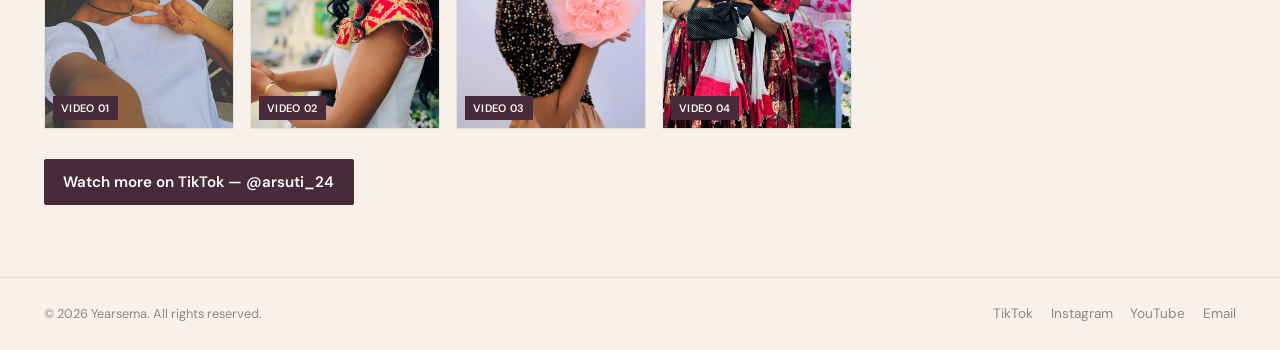
==== commit 28a15f85: "Fix mobile navigation and video paths" ====
--- a/work.html
+++ b/work.html
@@ -138,7 +138,7 @@
               poster="assets/haymani-01.jpg">
 
               <source
-                src="assets/haymani-01.mp4"
+                src="assets/haymani-01.MP4"
                 type="video/mp4">
 
               Your browser does not support the video element.
@@ -167,7 +167,7 @@
               poster="assets/haymani-02.jpg">
 
               <source
-                src="assets/haymani-02.mp4"
+                src="assets/haymani-02.MP4"
                 type="video/mp4">
 
               Your browser does not support the video element.
@@ -196,7 +196,7 @@
               poster="assets/haymani-03.jpg">
 
               <source
-                src="assets/haymani-03.mp4"
+                src="assets/haymani-03.MP4"
                 type="video/mp4">
 
               Your browser does not support the video element.
@@ -282,7 +282,7 @@
               poster="assets/wiz-01.jpg">
 
               <source
-                src="assets/wiz-01.mp4"
+                src="assets/wiz-01.MP4"
                 type="video/mp4">
 
               Your browser does not support the video element.
@@ -340,7 +340,7 @@
               poster="assets/wiz-03.jpg">
 
               <source
-                src="assets/wiz-03.mp4"
+                src="assets/wiz-03.MP4"
                 type="video/mp4">
 
               Your browser does not support the video element.
@@ -426,7 +426,7 @@
               poster="assets/okan-01.jpg">
 
               <source
-                src="assets/okan-01.mp4"
+                src="assets/okan-01.MP4"
                 type="video/mp4">
 
               Your browser does not support the video element.
@@ -455,7 +455,7 @@
               poster="assets/okan-02.jpg">
 
               <source
-                src="assets/okan-02.mp4"
+                src="assets/okan-02.MP4"
                 type="video/mp4">
 
               Your browser does not support the video element.
@@ -484,7 +484,7 @@
               poster="assets/okan-03.jpg">
 
               <source
-                src="assets/okan-03.mp4"
+                src="assets/okan-03.MP4"
                 type="video/mp4">
 
               Your browser does not support the video element.
@@ -611,7 +611,7 @@
               poster="assets/video-02.jpg">
 
               <source
-                src="assets/video-02.mp4"
+                src="assets/video-02.MP4"
                 type="video/mp4">
 
             </video>
@@ -661,7 +661,7 @@
               poster="assets/video-03.jpg">
 
               <source
-                src="assets/video-03.mp4"
+                src="assets/video-03.MP4"
                 type="video/mp4">
 
             </video>
@@ -711,7 +711,7 @@
               poster="assets/video-04.jpg">
 
               <source
-                src="assets/video-04.mp4"
+                src="assets/video-04.MP4"
                 type="video/mp4">
 
             </video>
--- a/css/style.css
+++ b/css/style.css
@@ -270,7 +270,7 @@
 
   .nav{
     position:fixed;
-    inset:64px 0 0 0;
+    inset:58px 0 0 0;
     background:var(--paper-hi);
     flex-direction:column;
     align-items:flex-start;
@@ -288,13 +288,19 @@
     transform:translateY(0);
     pointer-events:auto;
   }
-
-  .nav a{
-    width:100%;
-    padding:1rem 0;
-    font-size:1.3rem;
-    border-bottom:1px solid var(--line);
-  }
+.nav a{
+  width:100%;
+  padding:1rem 0;
+  font-size:1.3rem;
+  border-bottom:1px solid var(--line);
+  color:var(--ink);
+}
+
+.nav a:hover,
+.nav a[aria-current="page"]{
+  color:var(--marigold);
+  border-color:var(--marigold);
+}
 
   .nav .btn{
     margin-top:1rem;
